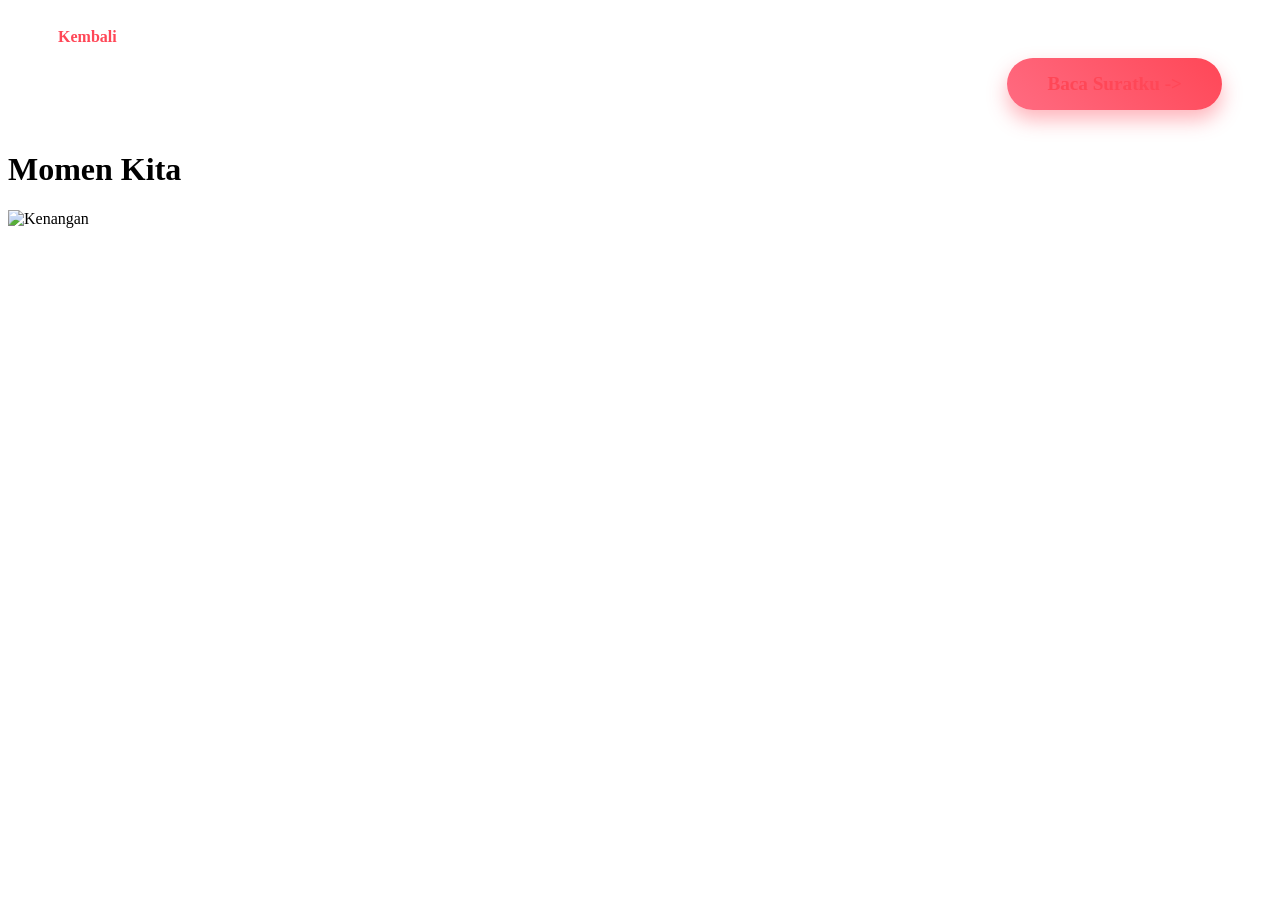
==== galeri.html @ 2e08ae7d "gg" ====
<!DOCTYPE html>
<html lang="id">
<head>
    <meta charset="UTF-8">
    <meta name="viewport" content="width=device-width, initial-scale=1.0">
    <title>Lorong Kenangan</title>
    <link rel="stylesheet" href="style.css">
</head>
<body>
    <!-- Navigasi antar halaman -->
    <nav class="navbar">
        <a href="index.html">Kembali</a>
        <a href="pesan.html" class="btn-nav">Baca Suratku -></a>
    </nav>

    <!-- Audio player tersembunyi yang otomatis lanjut dari status sessionStorage -->
    <audio id="bg-music" loop autoplay>
        <source src="assets/audio/Ed Sheeran - Perfect (Official Music Video).mp3" type="audio/mpeg">
    </audio>

    <header class="hero">
        <div class="hero-content">
            <h1>Momen Kita</h1>
        </div>
    </header>

    <section class="gallery">
        <!-- Struktur gambar sama seperti kode sebelumnya -->
        <div class="gallery-item fade-in">
            <img src="assets/images/foto1.jpg" alt="Kenangan">
        </div>
        <!-- Tambahkan foto sebanyak yang kamu mau di sini -->
    </section>

    <script src="script.js"></script>
    <script>
        // Logika sederhana untuk melanjutkan lagu
        if(sessionStorage.getItem("musicPlaying") === "true") {
            document.getElementById('bg-music').play();
        }
    </script>
</body>
</html>
---- style.css ----
/* Styling untuk halaman utama agar berada di tengah */
.home-page {
    display: flex;
    justify-content: center;
    align-items: center;
    height: 100vh;
    background: radial-gradient(circle, #ffe6ea 0%, #fdfbfb 100%);
    overflow: hidden;
}

.content-center {
    text-align: center;
    z-index: 10;
}

.glitch-text {
    font-size: 4rem;
    font-family: 'Playfair Display', serif;
    color: #ff6b81;
    text-shadow: 2px 2px 10px rgba(255, 107, 129, 0.3);
    animation: pulse 2s infinite;
}

@keyframes pulse {
    0% { transform: scale(1); }
    50% { transform: scale(1.05); }
    100% { transform: scale(1); }
}

/* Styling Tombol Heboh */
.btn-mulai, .btn-nav {
    display: inline-block;
    margin-top: 30px;
    padding: 15px 40px;
    font-size: 1.2rem;
    color: white;
    background: linear-gradient(45deg, #ff6b81, #ff4757);
    border-radius: 30px;
    text-decoration: none;
    font-weight: bold;
    box-shadow: 0 10px 20px rgba(255, 71, 87, 0.4);
    transition: all 0.3s ease;
}

.btn-mulai:hover, .btn-nav:hover {
    transform: translateY(-5px);
    box-shadow: 0 15px 25px rgba(255, 71, 87, 0.6);
}

.navbar {
    display: flex;
    justify-content: space-between;
    padding: 20px 50px;
    background: rgba(255, 255, 255, 0.8);
    backdrop-filter: blur(10px);
    position: sticky;
    top: 0;
    z-index: 100;
}

.navbar a {
    text-decoration: none;
    color: #ff4757;
    font-weight: bold;
}
/* --- STYLING KHUSUS HALAMAN PESAN --- */

.letter-page {
    background: radial-gradient(circle, #ffe6ea 0%, #fdfbfb 100%);
    min-height: 100vh;
    display: flex;
    flex-direction: column;
}

.letter-container {
    flex-grow: 1;
    display: flex;
    justify-content: center;
    align-items: center;
    padding: 40px 20px;
}

.letter-content {
    background: white;
    padding: 50px;
    border-radius: 15px;
    box-shadow: 0 20px 40px rgba(0, 0, 0, 0.08);
    max-width: 650px;
    width: 100%;
    position: relative;
    border-top: 6px solid #ffb6c1; /* Garis pastel di atas surat */
}

.letter-content h2 {
    font-family: 'Playfair Display', serif;
    color: #d4a373;
    margin-bottom: 30px;
    font-size: 2rem;
}

.letter-content p {
    font-size: 1.1rem;
    line-height: 1.9;
    margin-bottom: 20px;
    color: #555;
    text-align: justify;
}

.letter-content .signature {
    margin-top: 50px;
    font-family: 'Playfair Display', serif;
    font-style: italic;
    text-align: right;
    color: #d4a373;
    font-size: 1.2rem;
    font-weight: bold;
}

/* Memastikan tulisan rapi di HP */
@media (max-width: 600px) {
    .letter-content {
        padding: 30px 20px;
    }
    .letter-content h2 {
        font-size: 1.6rem;
    }
    .letter-content p {
        font-size: 1rem;
    }
}
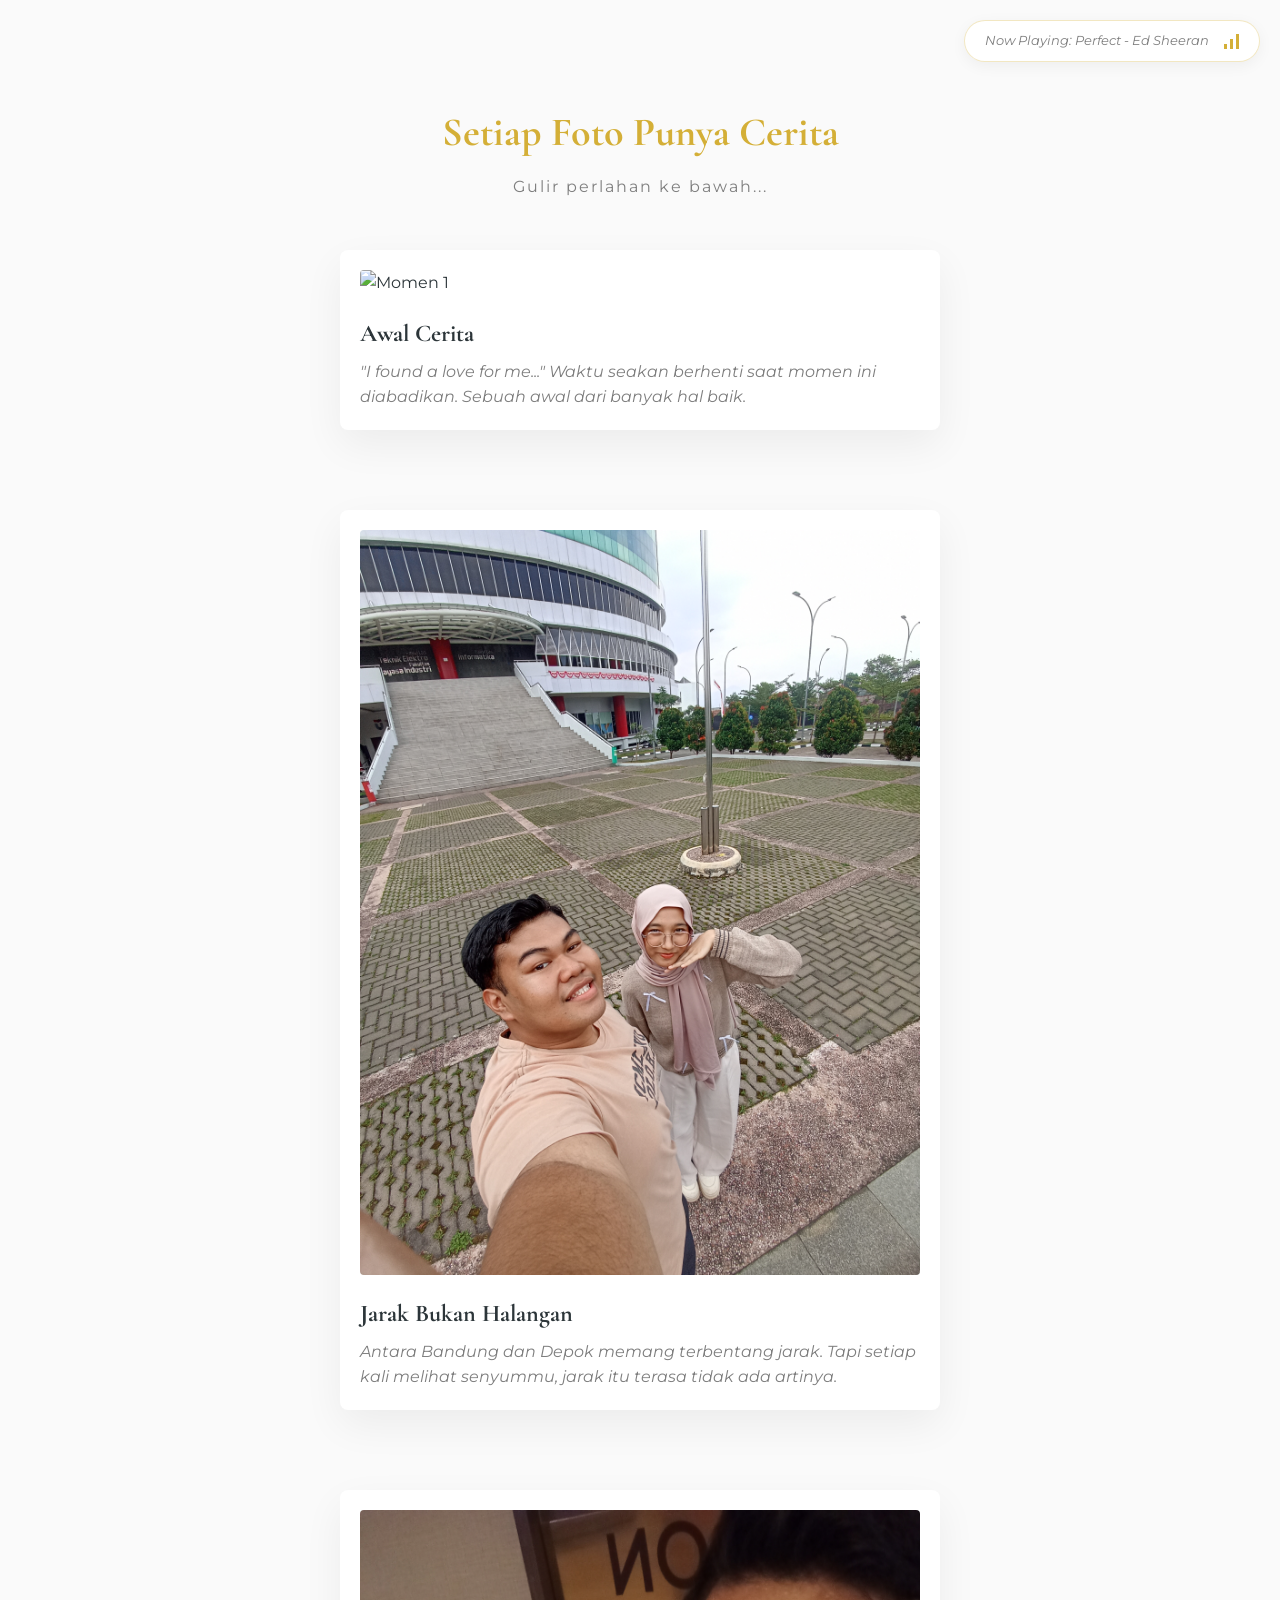
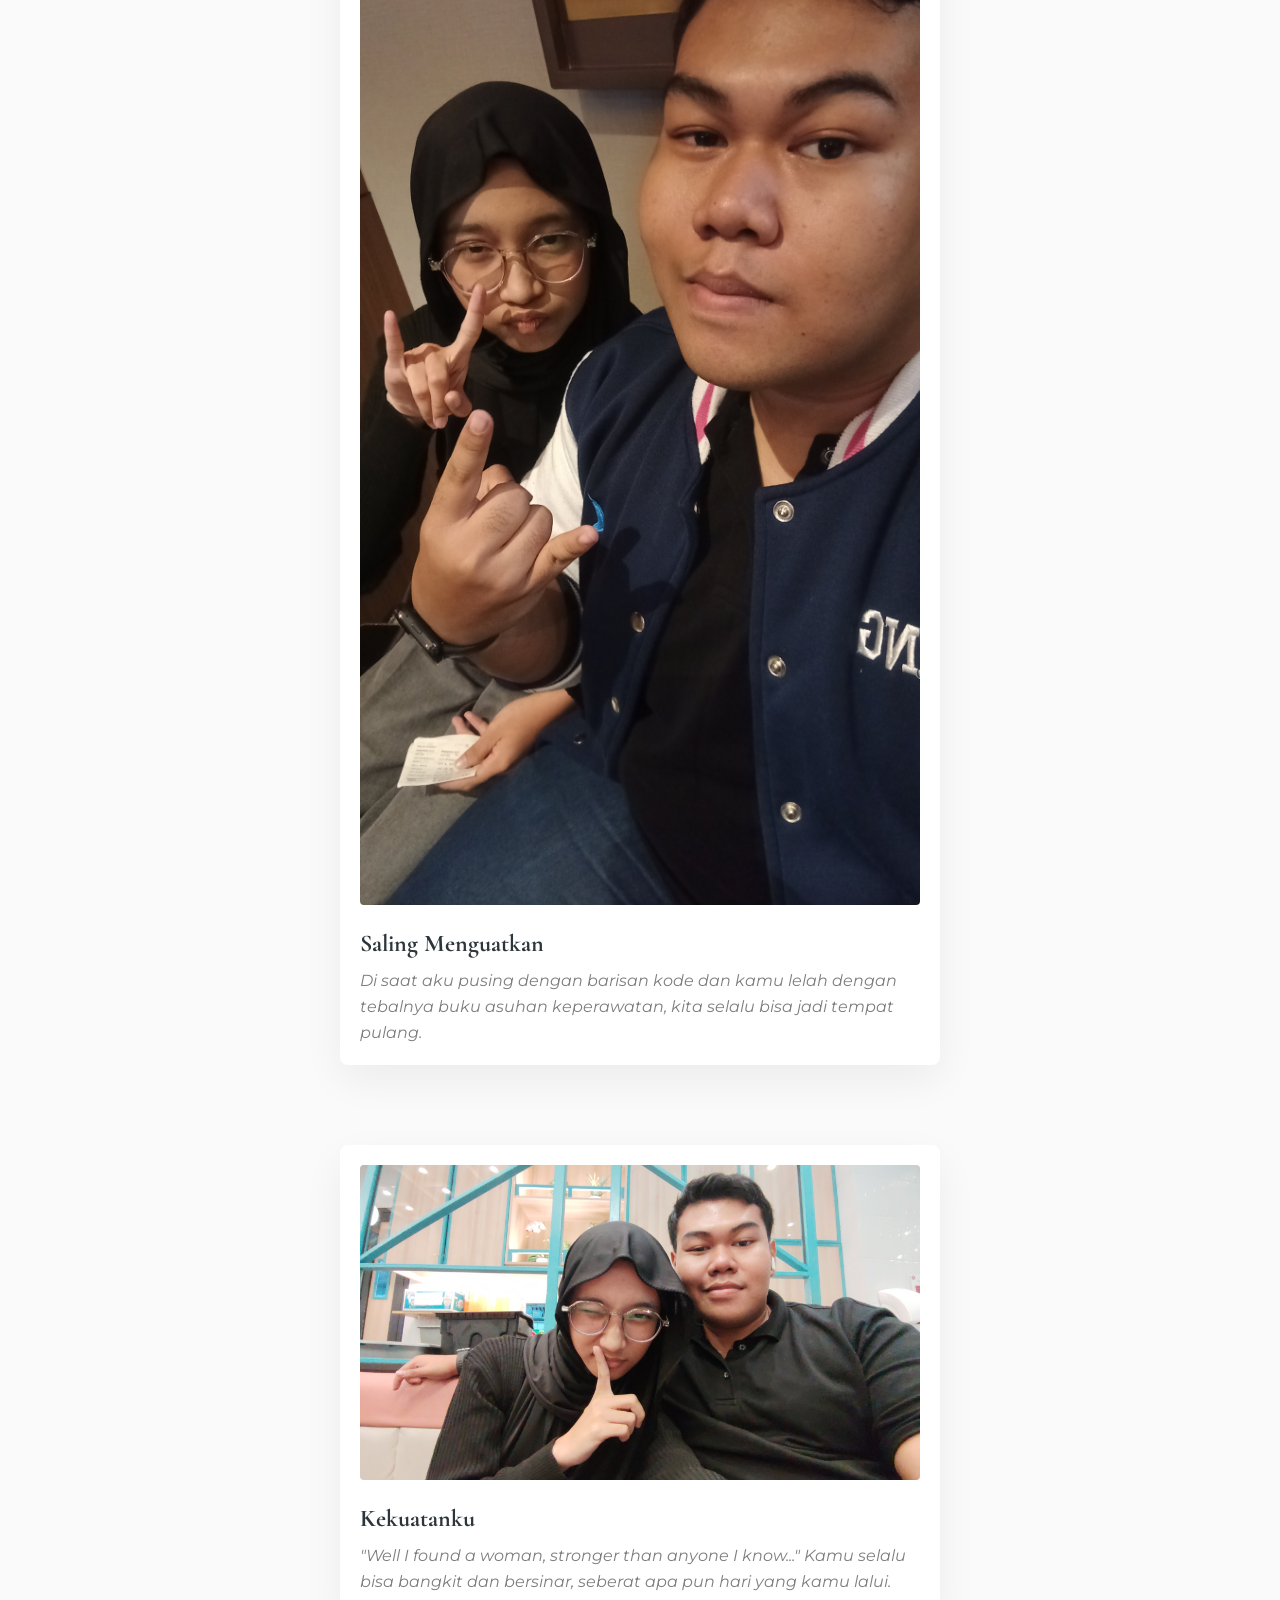
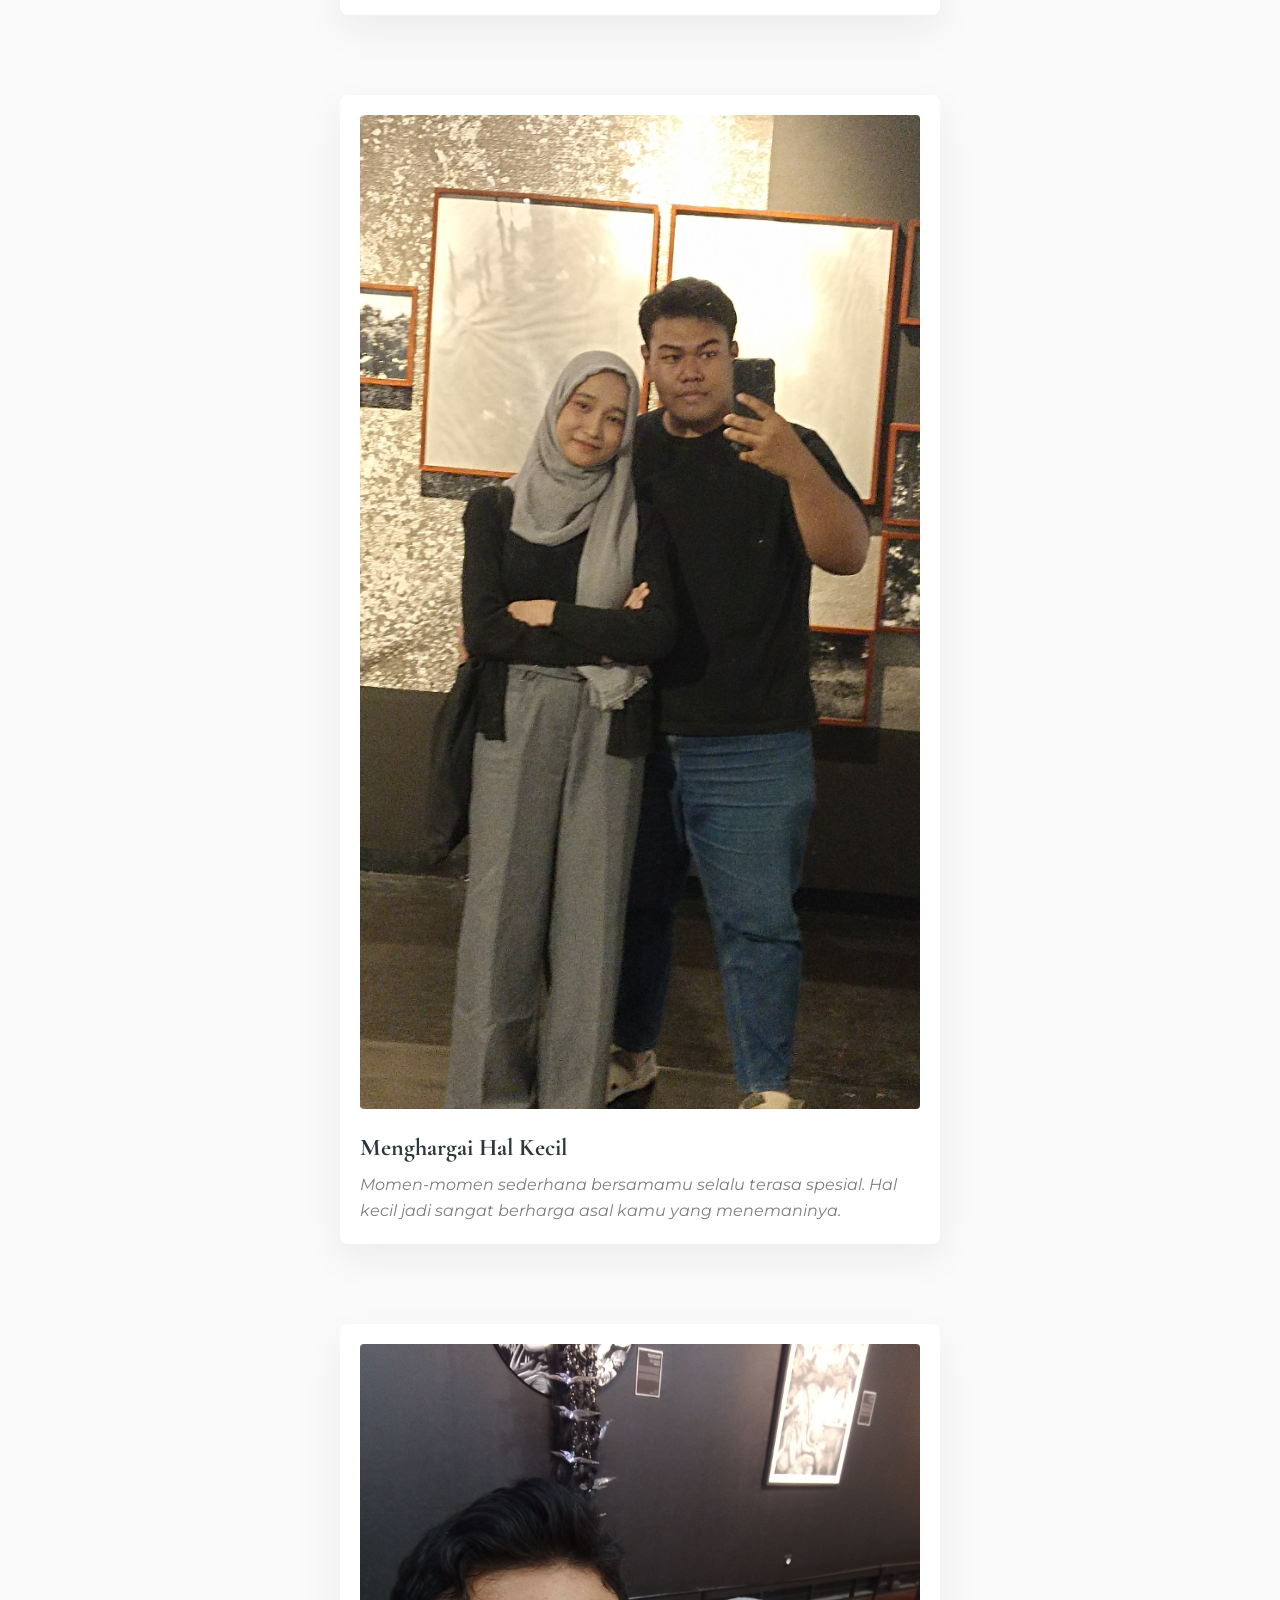
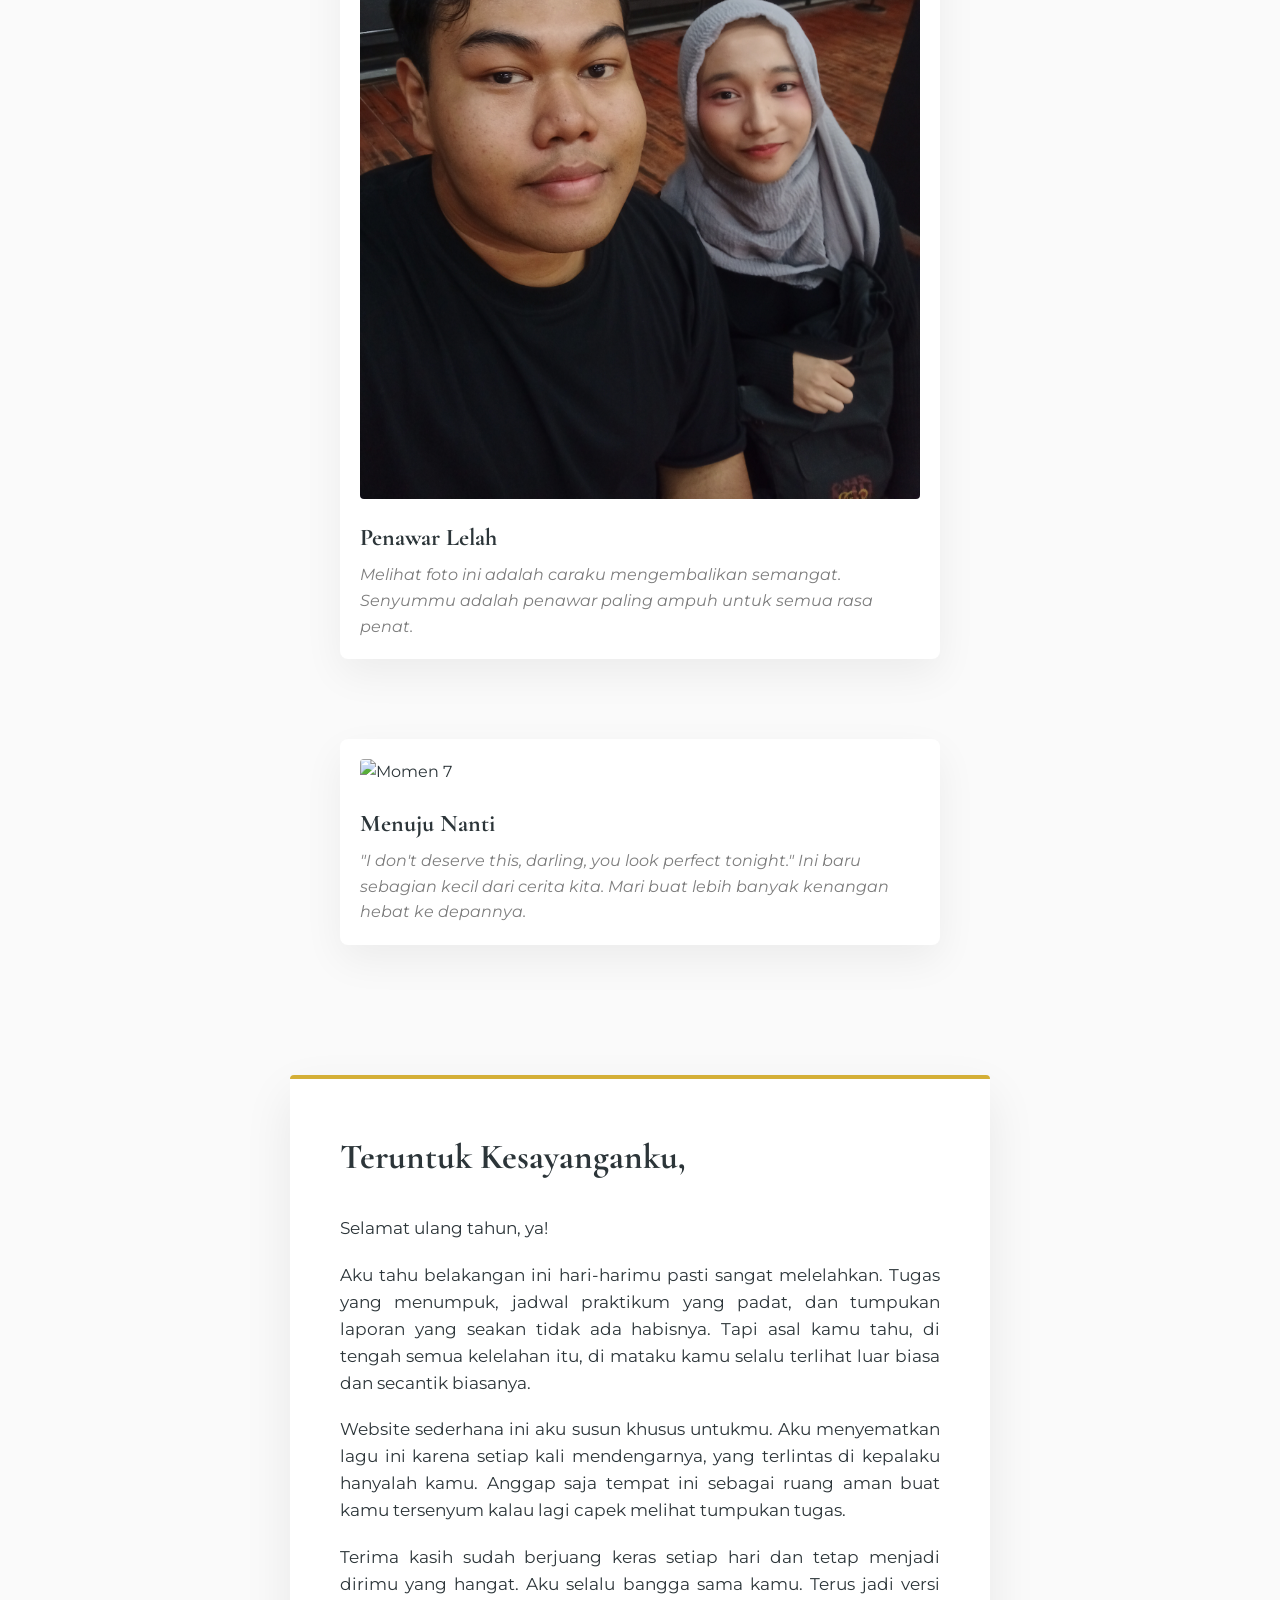
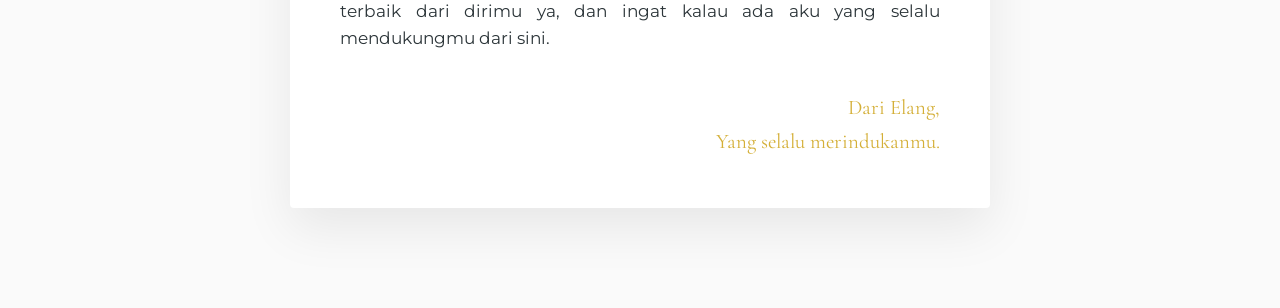
==== commit beb62872: "bs" ====
--- a/galeri.html
+++ b/galeri.html
@@ -3,41 +3,150 @@
 <head>
     <meta charset="UTF-8">
     <meta name="viewport" content="width=device-width, initial-scale=1.0">
-    <title>Lorong Kenangan</title>
+    <title>Lorong Waktu Kita</title>
     <link rel="stylesheet" href="style.css">
+    <link href="https://fonts.googleapis.com/css2?family=Cormorant+Garamond:ital,wght@0,300;0,400;0,600;1,400&family=Montserrat:wght@300;400;500&display=swap" rel="stylesheet">
 </head>
-<body>
-    <!-- Navigasi antar halaman -->
-    <nav class="navbar">
-        <a href="index.html">Kembali</a>
-        <a href="pesan.html" class="btn-nav">Baca Suratku -></a>
-    </nav>
+<body class="gallery-page">
 
-    <!-- Audio player tersembunyi yang otomatis lanjut dari status sessionStorage -->
-    <audio id="bg-music" loop autoplay>
-        <source src="assets/audio/Ed Sheeran - Perfect (Official Music Video).mp3" type="audio/mpeg">
-    </audio>
+    <!-- Pemutar Musik -->
+    <div class="music-player">
+        <div class="music-info">
+            <span class="music-title">Now Playing: Perfect - Ed Sheeran</span>
+            <span class="music-bars">
+                <span class="bar"></span>
+                <span class="bar"></span>
+                <span class="bar"></span>
+            </span>
+        </div>
+        <audio id="bg-music" autoplay loop>
+            <source src="assets/audio/Ed Sheeran - Perfect (Official Music Video).mp3" type="audio/mpeg">
+            Browser kamu tidak mendukung pemutar audio.
+        </audio>
+    </div>
 
-    <header class="hero">
-        <div class="hero-content">
-            <h1>Momen Kita</h1>
-        </div>
+    <!-- Header Galeri -->
+    <header class="gallery-header fade-in">
+        <h2>Setiap Foto Punya Cerita</h2>
+        <p>Gulir perlahan ke bawah...</p>
     </header>
 
-    <section class="gallery">
-        <!-- Struktur gambar sama seperti kode sebelumnya -->
-        <div class="gallery-item fade-in">
-            <img src="assets/images/foto1.jpg" alt="Kenangan">
+    <!-- Galeri Foto -->
+    <section class="photo-timeline">
+        
+        <!-- FOTO 1 -->
+        <div class="timeline-item">
+            <div class="photo-card fade-in-up">
+                <div class="image-wrapper">
+                    <img src="assets/images/FOTO_1.jpg" alt="Momen 1">
+                </div>
+                <div class="photo-caption">
+                    <h3>Awal Cerita</h3>
+                    <p>"I found a love for me..." Waktu seakan berhenti saat momen ini diabadikan. Sebuah awal dari banyak hal baik.</p>
+                </div>
+            </div>
         </div>
-        <!-- Tambahkan foto sebanyak yang kamu mau di sini -->
+
+        <!-- FOTO 2 -->
+        <div class="timeline-item">
+            <div class="photo-card fade-in-up">
+                <div class="image-wrapper">
+                    <!-- Ganti nama file di bawah dengan foto keduamu -->
+                    <img src="assets/images/FOTO_2.jpg" alt="Momen 2">
+                </div>
+                <div class="photo-caption">
+                    <h3>Jarak Bukan Halangan</h3>
+                    <p>Antara Bandung dan Depok memang terbentang jarak. Tapi setiap kali melihat senyummu, jarak itu terasa tidak ada artinya.</p>
+                </div>
+            </div>
+        </div>
+
+        <!-- FOTO 3 -->
+        <div class="timeline-item">
+            <div class="photo-card fade-in-up">
+                <div class="image-wrapper">
+                    <!-- Ganti nama file di bawah dengan foto ketigamu -->
+                    <img src="assets/images/FOTO_3.jpg" alt="Momen 3">
+                </div>
+                <div class="photo-caption">
+                    <h3>Saling Menguatkan</h3>
+                    <p>Di saat aku pusing dengan barisan kode dan kamu lelah dengan tebalnya buku asuhan keperawatan, kita selalu bisa jadi tempat pulang.</p>
+                </div>
+            </div>
+        </div>
+
+        <!-- FOTO 4 -->
+        <div class="timeline-item">
+            <div class="photo-card fade-in-up">
+                <div class="image-wrapper">
+                    <!-- Ganti nama file di bawah dengan foto keempatmu -->
+                    <img src="assets/images/FOTO_4.jpg" alt="Momen 4">
+                </div>
+                <div class="photo-caption">
+                    <h3>Kekuatanku</h3>
+                    <p>"Well I found a woman, stronger than anyone I know..." Kamu selalu bisa bangkit dan bersinar, seberat apa pun hari yang kamu lalui.</p>
+                </div>
+            </div>
+        </div>
+
+        <!-- FOTO 5 -->
+        <div class="timeline-item">
+            <div class="photo-card fade-in-up">
+                <div class="image-wrapper">
+                    <!-- Ganti nama file di bawah dengan foto kelimamu -->
+                    <img src="assets/images/FOTO_5.jpg" alt="Momen 5">
+                </div>
+                <div class="photo-caption">
+                    <h3>Menghargai Hal Kecil</h3>
+                    <p>Momen-momen sederhana bersamamu selalu terasa spesial. Hal kecil jadi sangat berharga asal kamu yang menemaninya.</p>
+                </div>
+            </div>
+        </div>
+
+        <!-- FOTO 6 -->
+        <div class="timeline-item">
+            <div class="photo-card fade-in-up">
+                <div class="image-wrapper">
+                    <!-- Ganti nama file di bawah dengan foto keenammu -->
+                    <img src="assets/images/FOTO_6.jpg" alt="Momen 6">
+                </div>
+                <div class="photo-caption">
+                    <h3>Penawar Lelah</h3>
+                    <p>Melihat foto ini adalah caraku mengembalikan semangat. Senyummu adalah penawar paling ampuh untuk semua rasa penat.</p>
+                </div>
+            </div>
+        </div>
+
+        <!-- FOTO 7 -->
+        <div class="timeline-item">
+            <div class="photo-card fade-in-up">
+                <div class="image-wrapper">
+                    <!-- Ganti nama file di bawah dengan foto ketujuhmu -->
+                    <img src="assets/images/FOTO_7.jpg" alt="Momen 7">
+                </div>
+                <div class="photo-caption">
+                    <h3>Menuju Nanti</h3>
+                    <p>"I don't deserve this, darling, you look perfect tonight." Ini baru sebagian kecil dari cerita kita. Mari buat lebih banyak kenangan hebat ke depannya.</p>
+                </div>
+            </div>
+        </div>
+
+    </section>
+
+    <!-- Surat Cinta di Bagian Bawah -->
+    <section class="love-letter-section fade-in-up">
+        <div class="letter-box">
+            <h2 class="letter-title">Teruntuk Kesayanganku,</h2>
+            <div class="letter-body">
+                <p>Selamat ulang tahun, ya!</p>
+                <p>Aku tahu belakangan ini hari-harimu pasti sangat melelahkan. Tugas yang menumpuk, jadwal praktikum yang padat, dan tumpukan laporan yang seakan tidak ada habisnya. Tapi asal kamu tahu, di tengah semua kelelahan itu, di mataku kamu selalu terlihat luar biasa dan secantik biasanya.</p>
+                <p>Website sederhana ini aku susun khusus untukmu. Aku menyematkan lagu ini karena setiap kali mendengarnya, yang terlintas di kepalaku hanyalah kamu. Anggap saja tempat ini sebagai ruang aman buat kamu tersenyum kalau lagi capek melihat tumpukan tugas.</p>
+                <p>Terima kasih sudah berjuang keras setiap hari dan tetap menjadi dirimu yang hangat. Aku selalu bangga sama kamu. Terus jadi versi terbaik dari dirimu ya, dan ingat kalau ada aku yang selalu mendukungmu dari sini.</p>
+            </div>
+            <p class="letter-signature">Dari Elang,<br>Yang selalu merindukanmu.</p>
+        </div>
     </section>
 
     <script src="script.js"></script>
-    <script>
-        // Logika sederhana untuk melanjutkan lagu
-        if(sessionStorage.getItem("musicPlaying") === "true") {
-            document.getElementById('bg-music').play();
-        }
-    </script>
 </body>
 </html>
--- a/style.css
+++ b/style.css
@@ -1,130 +1,266 @@
-/* Styling untuk halaman utama agar berada di tengah */
-.home-page {
+/* --- RESET & FONT --- */
+* {
+    margin: 0;
+    padding: 0;
+    box-sizing: border-box;
+}
+
+:root {
+    --bg-color: #FAFAFA;
+    --text-main: #2C3539;
+    --text-muted: #7E7E7E;
+    --accent-gold: #D4AF37;
+    --card-bg: #FFFFFF;
+}
+
+body {
+    font-family: 'Montserrat', sans-serif;
+    background-color: var(--bg-color);
+    color: var(--text-main);
+    line-height: 1.6;
+    overflow-x: hidden;
+}
+
+h1, h2, h3, .subtitle, .letter-title, .letter-signature {
+    font-family: 'Cormorant Garamond', serif;
+}
+
+/* --- LANDING PAGE --- */
+.landing-page {
     display: flex;
     justify-content: center;
     align-items: center;
     height: 100vh;
-    background: radial-gradient(circle, #ffe6ea 0%, #fdfbfb 100%);
+    background: linear-gradient(135deg, #fdfbfb 0%, #ebedee 100%);
+    text-align: center;
+    padding: 20px;
+}
+
+.landing-content {
+    max-width: 600px;
+    z-index: 10;
+}
+
+.subtitle {
+    font-size: 1.5rem;
+    color: var(--accent-gold);
+    letter-spacing: 4px;
+    text-transform: uppercase;
+    margin-bottom: 10px;
+}
+
+.title {
+    font-size: 3.5rem;
+    font-weight: 600;
+    margin-bottom: 20px;
+    color: var(--text-main);
+}
+
+.message {
+    font-size: 1.1rem;
+    color: var(--text-muted);
+    margin-bottom: 40px;
+}
+
+.btn-enter {
+    display: inline-block;
+    padding: 15px 45px;
+    font-size: 1rem;
+    font-family: 'Montserrat', sans-serif;
+    letter-spacing: 2px;
+    text-transform: uppercase;
+    color: #fff;
+    background-color: var(--text-main);
+    text-decoration: none;
+    border-radius: 4px;
+    transition: all 0.4s ease;
+    border: 1px solid var(--text-main);
+}
+
+.btn-enter:hover {
+    background-color: transparent;
+    color: var(--text-main);
+}
+
+/* --- MUSIC PLAYER --- */
+.music-player {
+    position: fixed;
+    top: 20px;
+    right: 20px;
+    background: rgba(255, 255, 255, 0.9);
+    padding: 10px 20px;
+    border-radius: 30px;
+    box-shadow: 0 4px 15px rgba(0,0,0,0.05);
+    z-index: 1000;
+    backdrop-filter: blur(5px);
+    border: 1px solid rgba(212, 175, 55, 0.3);
+}
+
+.music-info {
+    display: flex;
+    align-items: center;
+    gap: 15px;
+}
+
+.music-title {
+    font-size: 0.8rem;
+    color: var(--text-muted);
+    font-style: italic;
+}
+
+.music-bars {
+    display: flex;
+    gap: 3px;
+    align-items: flex-end;
+    height: 15px;
+}
+
+.bar {
+    width: 3px;
+    background-color: var(--accent-gold);
+    animation: sound 0ms -800ms linear infinite alternate;
+}
+
+.bar:nth-child(1) { height: 5px; animation-duration: 474ms; }
+.bar:nth-child(2) { height: 10px; animation-duration: 433ms; }
+.bar:nth-child(3) { height: 15px; animation-duration: 407ms; }
+
+@keyframes sound {
+    0% { height: 3px; opacity: 0.5; }
+    100% { height: 15px; opacity: 1; }
+}
+
+/* --- GALLERY PAGE --- */
+.gallery-header {
+    text-align: center;
+    padding: 100px 20px 50px;
+}
+
+.gallery-header h2 {
+    font-size: 2.5rem;
+    color: var(--accent-gold);
+    margin-bottom: 10px;
+}
+
+.gallery-header p {
+    color: var(--text-muted);
+    letter-spacing: 2px;
+}
+
+.photo-timeline {
+    max-width: 900px;
+    margin: 0 auto;
+    padding: 0 20px;
+}
+
+.timeline-item {
+    margin-bottom: 80px;
+    display: flex;
+    justify-content: center;
+}
+
+.photo-card {
+    background: var(--card-bg);
+    padding: 20px;
+    border-radius: 8px;
+    box-shadow: 0 15px 40px rgba(0,0,0,0.06);
+    max-width: 600px;
+    width: 100%;
+    transition: transform 0.5s ease;
+}
+
+.photo-card:hover {
+    transform: translateY(-5px);
+}
+
+.image-wrapper {
     overflow: hidden;
-}
-
-.content-center {
-    text-align: center;
-    z-index: 10;
-}
-
-.glitch-text {
-    font-size: 4rem;
-    font-family: 'Playfair Display', serif;
-    color: #ff6b81;
-    text-shadow: 2px 2px 10px rgba(255, 107, 129, 0.3);
-    animation: pulse 2s infinite;
-}
-
-@keyframes pulse {
-    0% { transform: scale(1); }
-    50% { transform: scale(1.05); }
-    100% { transform: scale(1); }
-}
-
-/* Styling Tombol Heboh */
-.btn-mulai, .btn-nav {
-    display: inline-block;
-    margin-top: 30px;
-    padding: 15px 40px;
-    font-size: 1.2rem;
-    color: white;
-    background: linear-gradient(45deg, #ff6b81, #ff4757);
-    border-radius: 30px;
-    text-decoration: none;
-    font-weight: bold;
-    box-shadow: 0 10px 20px rgba(255, 71, 87, 0.4);
-    transition: all 0.3s ease;
-}
-
-.btn-mulai:hover, .btn-nav:hover {
-    transform: translateY(-5px);
-    box-shadow: 0 15px 25px rgba(255, 71, 87, 0.6);
-}
-
-.navbar {
-    display: flex;
-    justify-content: space-between;
-    padding: 20px 50px;
-    background: rgba(255, 255, 255, 0.8);
-    backdrop-filter: blur(10px);
-    position: sticky;
-    top: 0;
-    z-index: 100;
-}
-
-.navbar a {
-    text-decoration: none;
-    color: #ff4757;
-    font-weight: bold;
-}
-/* --- STYLING KHUSUS HALAMAN PESAN --- */
-
-.letter-page {
-    background: radial-gradient(circle, #ffe6ea 0%, #fdfbfb 100%);
-    min-height: 100vh;
-    display: flex;
-    flex-direction: column;
-}
-
-.letter-container {
-    flex-grow: 1;
+    border-radius: 4px;
+    margin-bottom: 20px;
+}
+
+.image-wrapper img {
+    width: 100%;
+    height: auto;
+    display: block;
+    transition: transform 1.5s ease;
+}
+
+.photo-card:hover .image-wrapper img {
+    transform: scale(1.05);
+}
+
+.photo-caption h3 {
+    font-size: 1.5rem;
+    color: var(--text-main);
+    margin-bottom: 5px;
+}
+
+.photo-caption p {
+    font-size: 1rem;
+    color: var(--text-muted);
+    font-style: italic;
+}
+
+/* --- LOVE LETTER --- */
+.love-letter-section {
+    padding: 50px 20px 100px;
     display: flex;
     justify-content: center;
-    align-items: center;
-    padding: 40px 20px;
-}
-
-.letter-content {
-    background: white;
+}
+
+.letter-box {
+    background: var(--card-bg);
     padding: 50px;
-    border-radius: 15px;
-    box-shadow: 0 20px 40px rgba(0, 0, 0, 0.08);
-    max-width: 650px;
-    width: 100%;
-    position: relative;
-    border-top: 6px solid #ffb6c1; /* Garis pastel di atas surat */
-}
-
-.letter-content h2 {
-    font-family: 'Playfair Display', serif;
-    color: #d4a373;
+    max-width: 700px;
+    border-radius: 4px;
+    box-shadow: 0 20px 50px rgba(0,0,0,0.08);
+    border-top: 4px solid var(--accent-gold);
+}
+
+.letter-title {
+    font-size: 2.2rem;
+    color: var(--text-main);
     margin-bottom: 30px;
-    font-size: 2rem;
-}
-
-.letter-content p {
-    font-size: 1.1rem;
-    line-height: 1.9;
+}
+
+.letter-body p {
     margin-bottom: 20px;
-    color: #555;
+    font-size: 1.05rem;
     text-align: justify;
 }
 
-.letter-content .signature {
-    margin-top: 50px;
-    font-family: 'Playfair Display', serif;
-    font-style: italic;
+.letter-signature {
+    margin-top: 40px;
     text-align: right;
-    color: #d4a373;
-    font-size: 1.2rem;
-    font-weight: bold;
-}
-
-/* Memastikan tulisan rapi di HP */
-@media (max-width: 600px) {
-    .letter-content {
-        padding: 30px 20px;
-    }
-    .letter-content h2 {
-        font-size: 1.6rem;
-    }
-    .letter-content p {
-        font-size: 1rem;
-    }
+    font-size: 1.3rem;
+    color: var(--accent-gold);
+}
+
+/* --- ANIMATIONS --- */
+.fade-in {
+    opacity: 0;
+    transition: opacity 1.5s ease-in;
+}
+
+.fade-in.visible {
+    opacity: 1;
+}
+
+.fade-in-up {
+    opacity: 0;
+    transform: translateY(40px);
+    transition: opacity 1s ease-out, transform 1s ease-out;
+}
+
+.fade-in-up.visible {
+    opacity: 1;
+    transform: translateY(0);
+}
+
+/* Responsive */
+@media (max-width: 768px) {
+    .title { font-size: 2.5rem; }
+    .letter-box { padding: 30px 20px; }
+    .music-player { top: auto; bottom: 20px; right: 20px; }
 }
